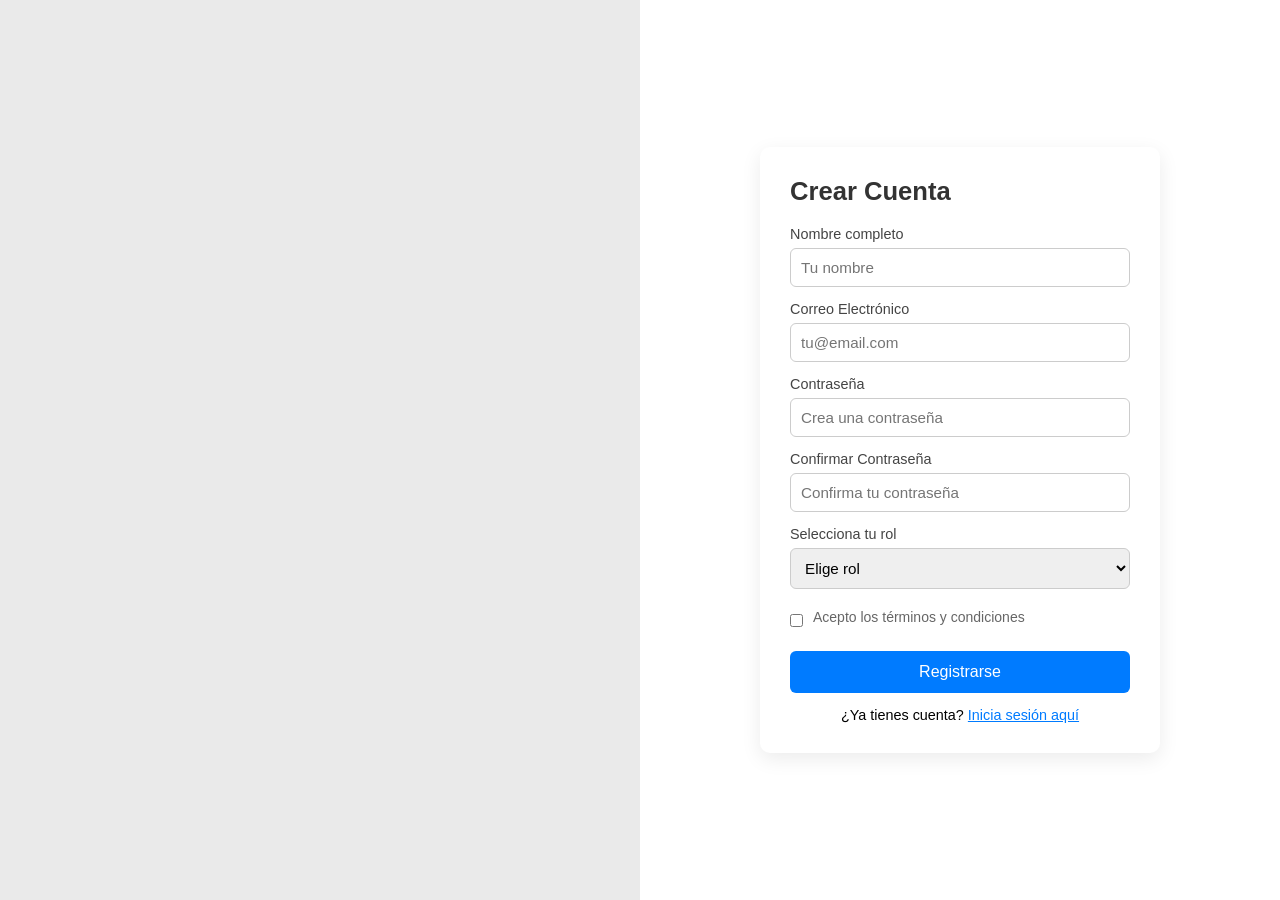
==== ProyectosMM-main/registrar.html @ 974c03f1 "Abrir login, Registro y cambio de contraseña" ====
<!DOCTYPE html>
<html lang="es">
<head>
  <meta charset="UTF-8" />
  <meta name="viewport" content="width=device-width, initial-scale=1.0"/>
  <title>Crear Cuenta</title>
  <link rel="stylesheet" href="registrar.css" />
</head>
<body>

  <div class="panel-izquierdo">
    <!--linl de la foto-->
  </div>

  <div class="panel-derecho">
    <div class="form-container">
      <h2>Crear Cuenta</h2>
      <form id="registerForm">
        <div class="input-group">
          <label for="nombre_completo">Nombre completo</label>
          <input type="text" id="nombre" placeholder="Tu nombre" required>
        </div>
        <div class="input-group">
          <label for="email">Correo Electrónico</label>
          <input type="email" id="email" placeholder="tu@email.com" required>
        </div>
        <div class="input-group">
          <label for="password">Contraseña</label>
          <input type="password" id="password" placeholder="Crea una contraseña" required>
        </div>
        <div class="input-group">
          <label for="confirmPassword">Confirmar Contraseña</label>
          <input type="password" id="confirmPassword" placeholder="Confirma tu contraseña" required>
        </div>

        <!-- NUEVO: selección de rol -->
        <div class="input-group">
          <label for="rolSelect">Selecciona tu rol</label>
          <select id="rolSelect" required>
            <option value="" disabled selected>Elige rol</option>
            <option value="alumno">Alumno</option>
            <option value="tutor">Tutor</option>
          </select>
        </div>

        <div class="terms">
            <input type="checkbox" id="terms" required>
            <label for="terms">Acepto los términos y condiciones</label>
        </div>
        <button type="submit" class="btn" id="submitBtn">Registrarse</button>
        <div id="msg" role="status" style="margin-top:10px;"></div>
        <div class="login-link">
          ¿Ya tienes cuenta? <a href="index.html">Inicia sesión aquí</a>
        </div>
      </form>
    </div>
  </div>
 <script src="registrar.js"></script>
</body>
</html>
---- ProyectosMM-main/registrar.css ----
* { box-sizing: border-box; margin: 0; padding: 0; font-family: 'Segoe UI', sans-serif; }
    body { background: #f0f0f0; display: flex; height: 100vh; }
    .panel-izquierdo {
      flex: 1;
      background: #eaeaea;
      display: flex;
      align-items: center;
      justify-content: center;
      padding: 40px;
    }
    .panel-izquierdo img {
      max-width: 240px;
      opacity: 0.95;
    }
    .panel-derecho {
      flex: 1;
      background: #fff;
      display: flex;
      align-items: center;
      justify-content: center;
      padding: 40px;
    }
    .form-container {
      width: 100%;
      max-width: 400px;
      background: #fff;
      padding: 30px;
      border-radius: 10px;
      box-shadow: 0 6px 20px rgba(0,0,0,0.08);
    }
    .form-container h2 {
      margin-bottom: 20px;
      font-size: 1.6rem;
      color: #333;
    }
    .input-group {
      margin-bottom: 14px;
    }
    label {
      display: block;
      margin-bottom: 6px;
      font-size: 0.9rem;
      color: #444;
    }
    input, select {
      width: 100%;
      padding: 10px;
      border: 1px solid #ccc;
      border-radius: 6px;
      font-size: 0.95rem;
    }
    .btn {
      width: 100%;
      padding: 12px;
      background: #007bff;
      color: white;
      border: none;
      border-radius: 6px;
      font-size: 1rem;
      cursor: pointer;
    }
    .btn:hover {
      background: #0056b3;
    }
    .login-link {
      margin-top: 14px;
      text-align: center;
      font-size: 0.9rem;
    }
    .login-link a {
      color: #007bff;
      text-decoration: underline;
      cursor: pointer;
    }
    .terms {
    margin: 20px 0;
    display: flex;
    align-items: center;
    gap: 10px;
}

.terms input[type="checkbox"] {
    width: auto;
}

.terms label {
    font-size: 14px;
    color: #666;
}
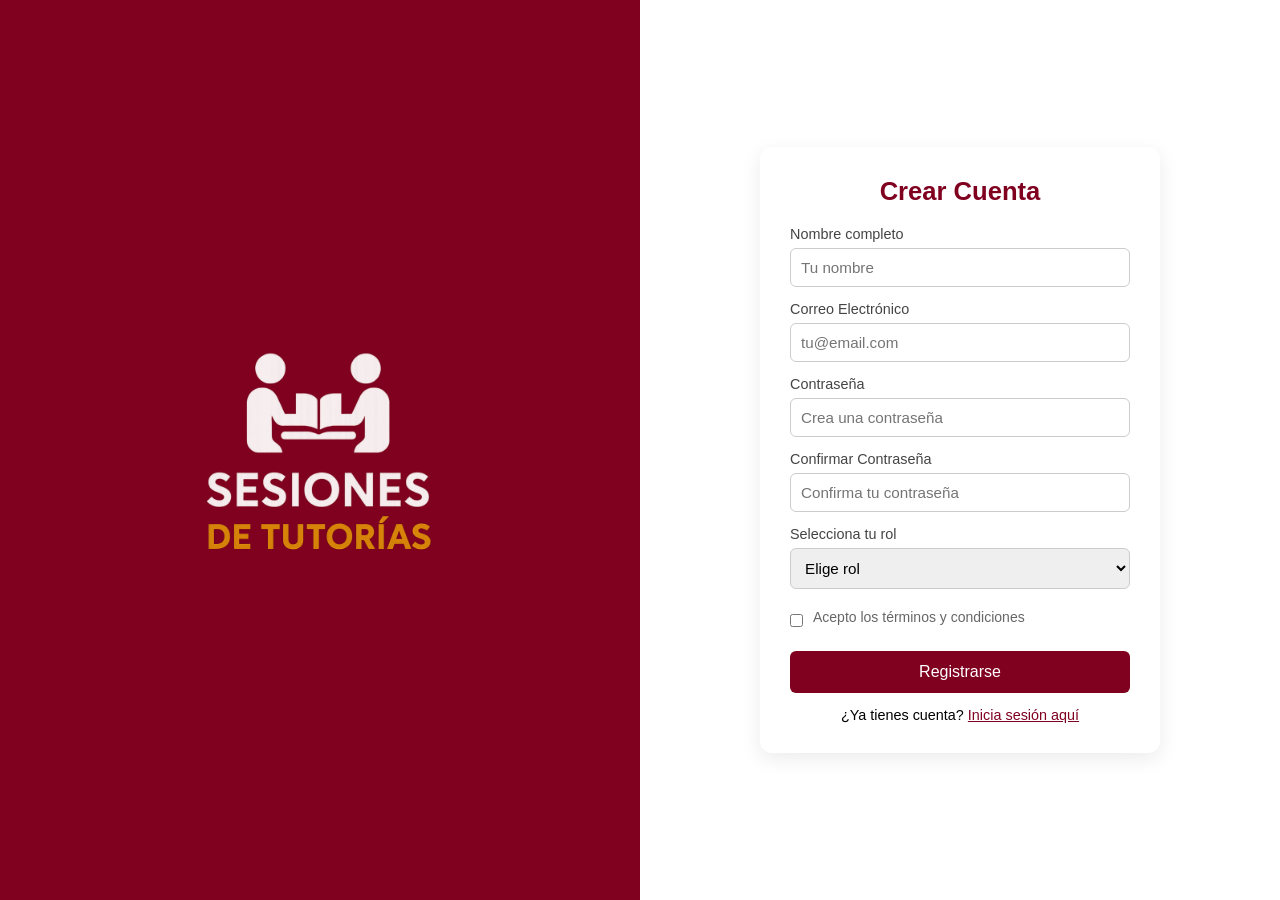
==== commit e285181c: "Actualización de paleta de colores ,logotipo y responsive" ====
--- a/ProyectosMM-main/registrar.html
+++ b/ProyectosMM-main/registrar.html
@@ -7,9 +7,9 @@
   <link rel="stylesheet" href="registrar.css" />
 </head>
 <body>
-
+  
   <div class="panel-izquierdo">
-    <!--linl de la foto-->
+    <img src="imagenes/f1ae3b8a-22f3-4df7-bd4e-6e6ff28bdfa8.png" alt="Logo Sesiones de Tutorías">
   </div>
 
   <div class="panel-derecho">
@@ -17,7 +17,7 @@
       <h2>Crear Cuenta</h2>
       <form id="registerForm">
         <div class="input-group">
-          <label for="nombre_completo">Nombre completo</label>
+          <label for="nombre">Nombre completo</label>
           <input type="text" id="nombre" placeholder="Tu nombre" required>
         </div>
         <div class="input-group">
@@ -33,7 +33,6 @@
           <input type="password" id="confirmPassword" placeholder="Confirma tu contraseña" required>
         </div>
 
-        <!-- NUEVO: selección de rol -->
         <div class="input-group">
           <label for="rolSelect">Selecciona tu rol</label>
           <select id="rolSelect" required>
@@ -44,11 +43,13 @@
         </div>
 
         <div class="terms">
-            <input type="checkbox" id="terms" required>
-            <label for="terms">Acepto los términos y condiciones</label>
+          <input type="checkbox" id="terms" required>
+          <label for="terms">Acepto los términos y condiciones</label>
         </div>
+
         <button type="submit" class="btn" id="submitBtn">Registrarse</button>
         <div id="msg" role="status" style="margin-top:10px;"></div>
+
         <div class="login-link">
           ¿Ya tienes cuenta? <a href="index.html">Inicia sesión aquí</a>
         </div>
@@ -59,3 +60,4 @@
 </body>
 </html>
 
+
--- a/ProyectosMM-main/registrar.css
+++ b/ProyectosMM-main/registrar.css
@@ -1,90 +1,112 @@
+* { 
+  box-sizing: border-box; 
+  margin: 0; 
+  padding: 0; 
+  font-family: 'Segoe UI', sans-serif; 
+}
 
-    * { box-sizing: border-box; margin: 0; padding: 0; font-family: 'Segoe UI', sans-serif; }
-    body { background: #f0f0f0; display: flex; height: 100vh; }
-    .panel-izquierdo {
-      flex: 1;
-      background: #eaeaea;
-      display: flex;
-      align-items: center;
-      justify-content: center;
-      padding: 40px;
-    }
-    .panel-izquierdo img {
-      max-width: 240px;
-      opacity: 0.95;
-    }
-    .panel-derecho {
-      flex: 1;
-      background: #fff;
-      display: flex;
-      align-items: center;
-      justify-content: center;
-      padding: 40px;
-    }
-    .form-container {
-      width: 100%;
-      max-width: 400px;
-      background: #fff;
-      padding: 30px;
-      border-radius: 10px;
-      box-shadow: 0 6px 20px rgba(0,0,0,0.08);
-    }
-    .form-container h2 {
-      margin-bottom: 20px;
-      font-size: 1.6rem;
-      color: #333;
-    }
-    .input-group {
-      margin-bottom: 14px;
-    }
-    label {
-      display: block;
-      margin-bottom: 6px;
-      font-size: 0.9rem;
-      color: #444;
-    }
-    input, select {
-      width: 100%;
-      padding: 10px;
-      border: 1px solid #ccc;
-      border-radius: 6px;
-      font-size: 0.95rem;
-    }
-    .btn {
-      width: 100%;
-      padding: 12px;
-      background: #007bff;
-      color: white;
-      border: none;
-      border-radius: 6px;
-      font-size: 1rem;
-      cursor: pointer;
-    }
-    .btn:hover {
-      background: #0056b3;
-    }
-    .login-link {
-      margin-top: 14px;
-      text-align: center;
-      font-size: 0.9rem;
-    }
-    .login-link a {
-      color: #007bff;
-      text-decoration: underline;
-      cursor: pointer;
-    }
-    .terms {
-    margin: 20px 0;
-    display: flex;
-    align-items: center;
-    gap: 10px;
+body { 
+  display: flex; 
+  height: 100vh; 
+}
+
+.panel-izquierdo {
+  flex: 1;
+  background: #800020; /* Rojo vino */
+  display: flex;
+  align-items: center;
+  justify-content: center;
+  padding: 40px;
+}
+
+.panel-izquierdo img {
+  max-width: 260px;
+  opacity: 0.95;
+}
+
+.panel-derecho {
+  flex: 1;
+  background: #fff;
+  display: flex;
+  align-items: center;
+  justify-content: center;
+  padding: 40px;
+}
+
+.form-container {
+  width: 100%;
+  max-width: 400px;
+  background: #fff;
+  padding: 30px;
+  border-radius: 12px;
+  box-shadow: 0 6px 20px rgba(0,0,0,0.08);
+}
+
+.form-container h2 {
+  margin-bottom: 20px;
+  font-size: 1.6rem;
+  color: #800020; /* mismo color que el login */
+  text-align: center;
+}
+
+.input-group {
+  margin-bottom: 14px;
+}
+
+label {
+  display: block;
+  margin-bottom: 6px;
+  font-size: 0.9rem;
+  color: #444;
+}
+
+input, select {
+  width: 100%;
+  padding: 10px;
+  border: 1px solid #ccc;
+  border-radius: 6px;
+  font-size: 0.95rem;
+}
+
+.btn {
+  width: 100%;
+  padding: 12px;
+  background: #800020; /* rojo vino igual que login */
+  color: white;
+  border: none;
+  border-radius: 6px;
+  font-size: 1rem;
+  cursor: pointer;
+}
+
+.btn:hover {
+  background: #5a0016;
+}
+
+.login-link {
+  margin-top: 14px;
+  text-align: center;
+  font-size: 0.9rem;
+}
+
+.login-link a {
+  color: #800020;
+  text-decoration: underline;
+  cursor: pointer;
+}
+
+.terms {
+  margin: 20px 0;
+  display: flex;
+  align-items: center;
+  gap: 10px;
 }
 
 .terms input[type="checkbox"] {
-    width: auto;
+  width: auto;
 }
 
 .terms label {
-    font-size: 14px;
-    color: #666;
-}+  font-size: 14px;
+  color: #666;
+}
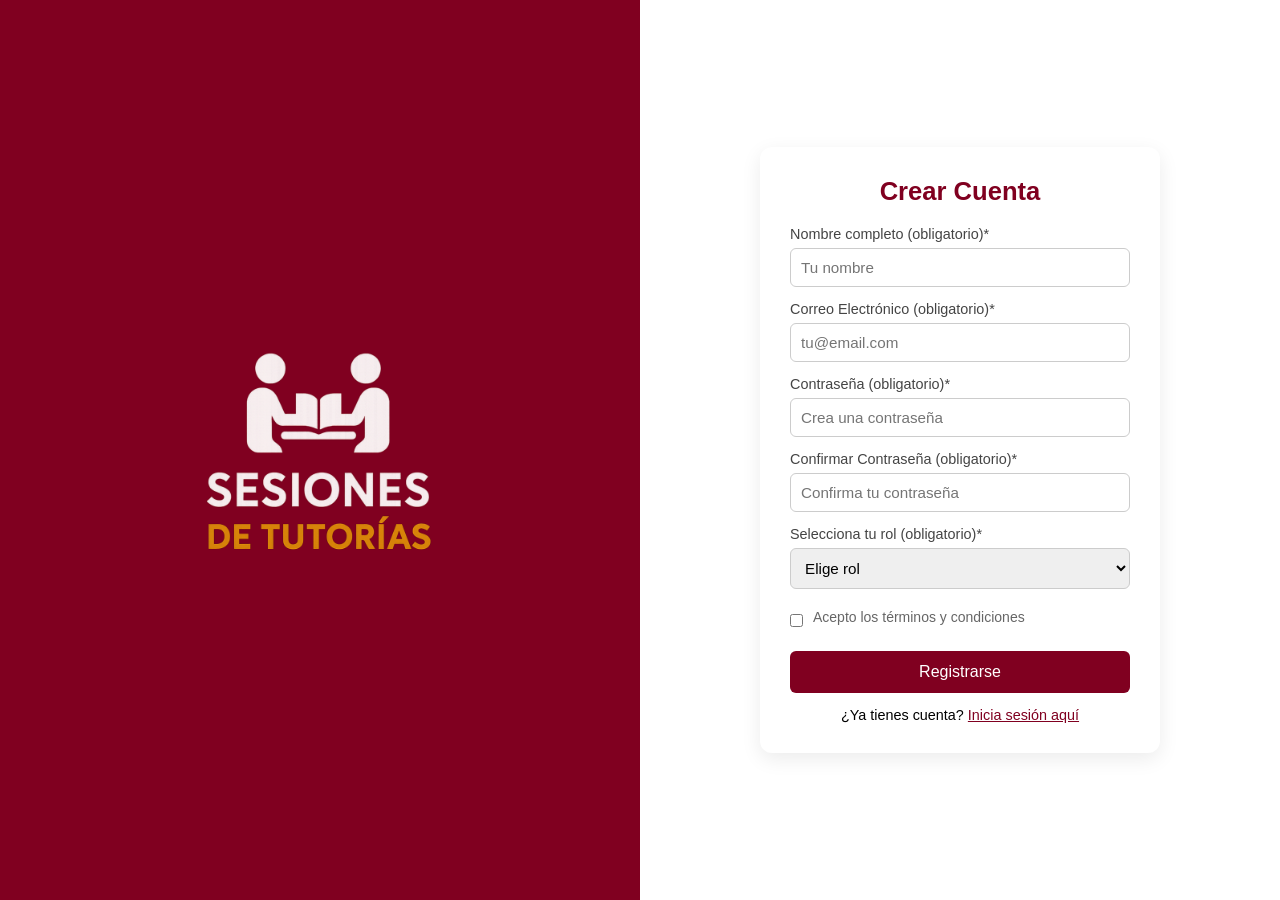
==== commit 7088c1ef: "redirección al tipo de usuario y ademas agregación de las interfaces" ====
--- a/ProyectosMM-main/registrar.html
+++ b/ProyectosMM-main/registrar.html
@@ -17,24 +17,24 @@
       <h2>Crear Cuenta</h2>
       <form id="registerForm">
         <div class="input-group">
-          <label for="nombre">Nombre completo</label>
+          <label for="nombre">Nombre completo (obligatorio)*</label>
           <input type="text" id="nombre" placeholder="Tu nombre" required>
         </div>
         <div class="input-group">
-          <label for="email">Correo Electrónico</label>
+          <label for="email">Correo Electrónico (obligatorio)*</label>
           <input type="email" id="email" placeholder="tu@email.com" required>
         </div>
         <div class="input-group">
-          <label for="password">Contraseña</label>
+          <label for="password">Contraseña (obligatorio)*</label>
           <input type="password" id="password" placeholder="Crea una contraseña" required>
         </div>
         <div class="input-group">
-          <label for="confirmPassword">Confirmar Contraseña</label>
+          <label for="confirmPassword">Confirmar Contraseña (obligatorio)*</label>
           <input type="password" id="confirmPassword" placeholder="Confirma tu contraseña" required>
         </div>
 
         <div class="input-group">
-          <label for="rolSelect">Selecciona tu rol</label>
+          <label for="rolSelect">Selecciona tu rol (obligatorio)*</label>
           <select id="rolSelect" required>
             <option value="" disabled selected>Elige rol</option>
             <option value="alumno">Alumno</option>
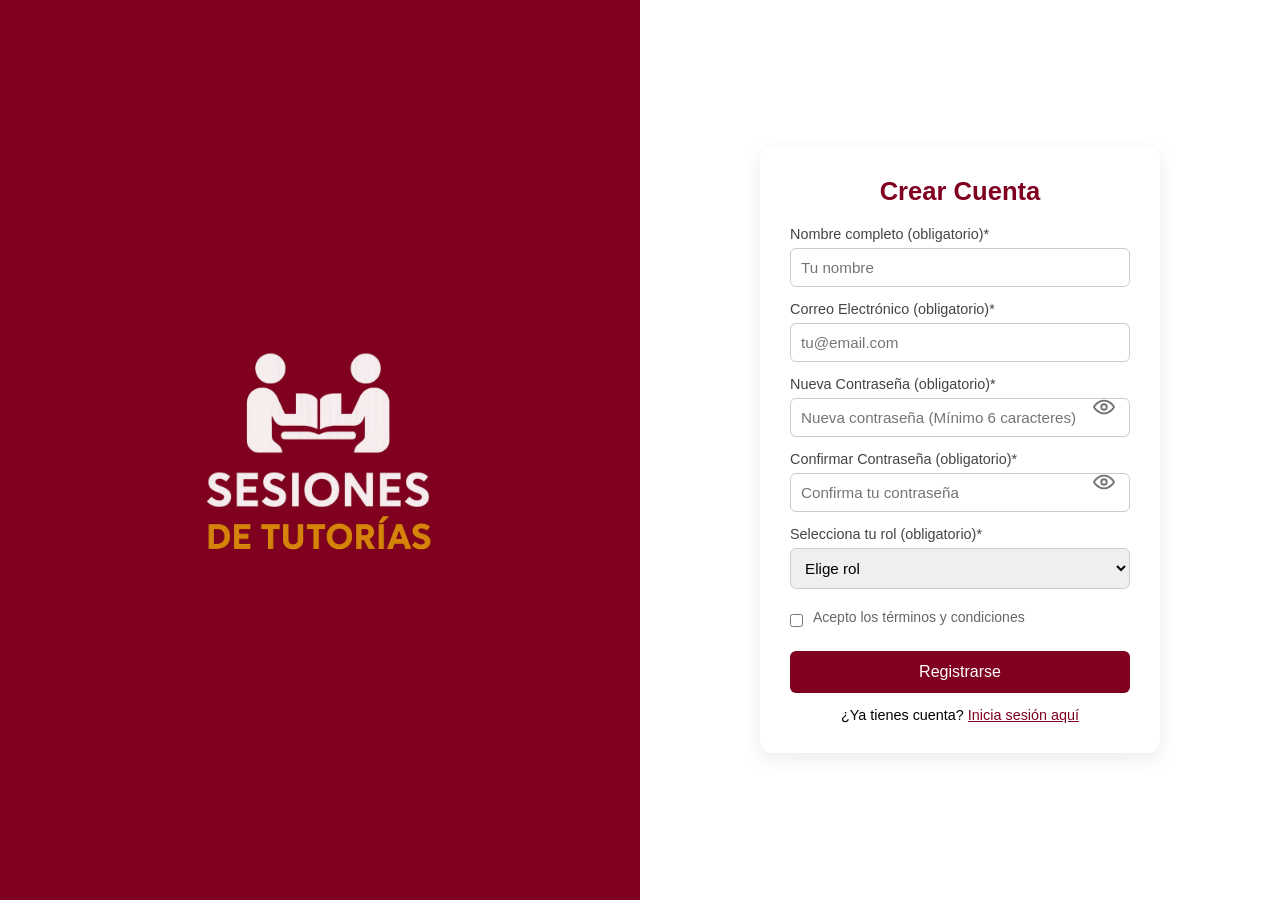
==== commit 91f3faf0: "Proyecto mas robusto" ====
--- a/ProyectosMM-main/registrar.html
+++ b/ProyectosMM-main/registrar.html
@@ -24,14 +24,18 @@
           <label for="email">Correo Electrónico (obligatorio)*</label>
           <input type="email" id="email" placeholder="tu@email.com" required>
         </div>
-        <div class="input-group">
-          <label for="password">Contraseña (obligatorio)*</label>
-          <input type="password" id="password" placeholder="Crea una contraseña" required>
+        <div class="input-group has-eye">
+          <label for="newPassword">Nueva Contraseña (obligatorio)*</label>
+          <input type="password" id="newPassword" placeholder="Nueva contraseña (Mínimo 6 caracteres)" required />
+          <button type="button" class="toggle-eye" data-target="newPassword" aria-label="Mostrar u ocultar"></button>
         </div>
-        <div class="input-group">
+
+        <div class="input-group has-eye">
           <label for="confirmPassword">Confirmar Contraseña (obligatorio)*</label>
-          <input type="password" id="confirmPassword" placeholder="Confirma tu contraseña" required>
+          <input type="password" id="confirmPassword" placeholder="Confirma tu contraseña" required />
+          <button type="button" class="toggle-eye" data-target="confirmPassword" aria-label="Mostrar u ocultar"></button>
         </div>
+
 
         <div class="input-group">
           <label for="rolSelect">Selecciona tu rol (obligatorio)*</label>
--- a/ProyectosMM-main/registrar.css
+++ b/ProyectosMM-main/registrar.css
@@ -110,3 +110,28 @@
   font-size: 14px;
   color: #666;
 }
+.input-group { position: relative; }
+.input-group.has-eye input { padding-right: 44px; }
+
+.toggle-eye{
+  position:absolute; right:12px; top:50%;
+  transform: translateY(-50%);
+  width:28px; height:28px;
+  border:0; background:transparent; cursor:pointer;
+  z-index:2; padding:0; margin:0; line-height:1; opacity:.85;
+}
+.toggle-eye:hover{ opacity:1; }
+
+.toggle-eye::before{
+  content:""; display:block; width:100%; height:100%; background:#5a5a5a;
+  -webkit-mask:url('data:image/svg+xml;utf8,<svg xmlns="http://www.w3.org/2000/svg" viewBox="0 0 24 24" fill="none" stroke="black" stroke-width="2" stroke-linecap="round" stroke-linejoin="round"><path d="M1 12s4-7 11-7 11 7 11 7-4 7-11 7-11-7-11-7Z"/><circle cx="12" cy="12" r="3"/></svg>') no-repeat center/22px 22px;
+          mask:url('data:image/svg+xml;utf8,<svg xmlns="http://www.w3.org/2000/svg" viewBox="0 0 24 24" fill="none" stroke="black" stroke-width="2" stroke-linecap="round" stroke-linejoin="round"><path d="M1 12s4-7 11-7 11 7 11 7-4 7-11 7-11-7-11-7Z"/><circle cx="12" cy="12" r="3"/></svg>') no-repeat center/22px 22px;
+}
+.toggle-eye.revealed::before{
+  -webkit-mask:url('data:image/svg+xml;utf8,<svg xmlns="http://www.w3.org/2000/svg" viewBox="0 0 24 24" fill="none" stroke="black" stroke-width="2" stroke-linecap="round" stroke-linejoin="round"><path d="M17.94 17.94A10.94 10.94 0 0 1 12 20c-7 0-11-8-11-8a21.86 21.86 0 0 1 5.06-6.94"/><path d="M1 1l22 22"/><path d="M9.88 9.88a3 3 0 0 0 4.24 4.24"/></svg>') no-repeat center/22px 22px;
+          mask:url('data:image/svg+xml;utf8,<svg xmlns="http://www.w3.org/2000/svg" viewBox="0 0 24 24" fill="none" stroke="black" stroke-width="2" stroke-linecap="round" stroke-linejoin="round"><path d="M17.94 17.94A10.94 10.94 0 0 1 12 20c-7 0-11-8-11-8a21.86 21.86 0 0 1 5.06-6.94"/><path d="M1 1l22 22"/><path d="M9.88 9.88a3 3 0 0 0 4.24 4.24"/></svg>') no-repeat center/22px 22px;
+}
+
+
+
+
